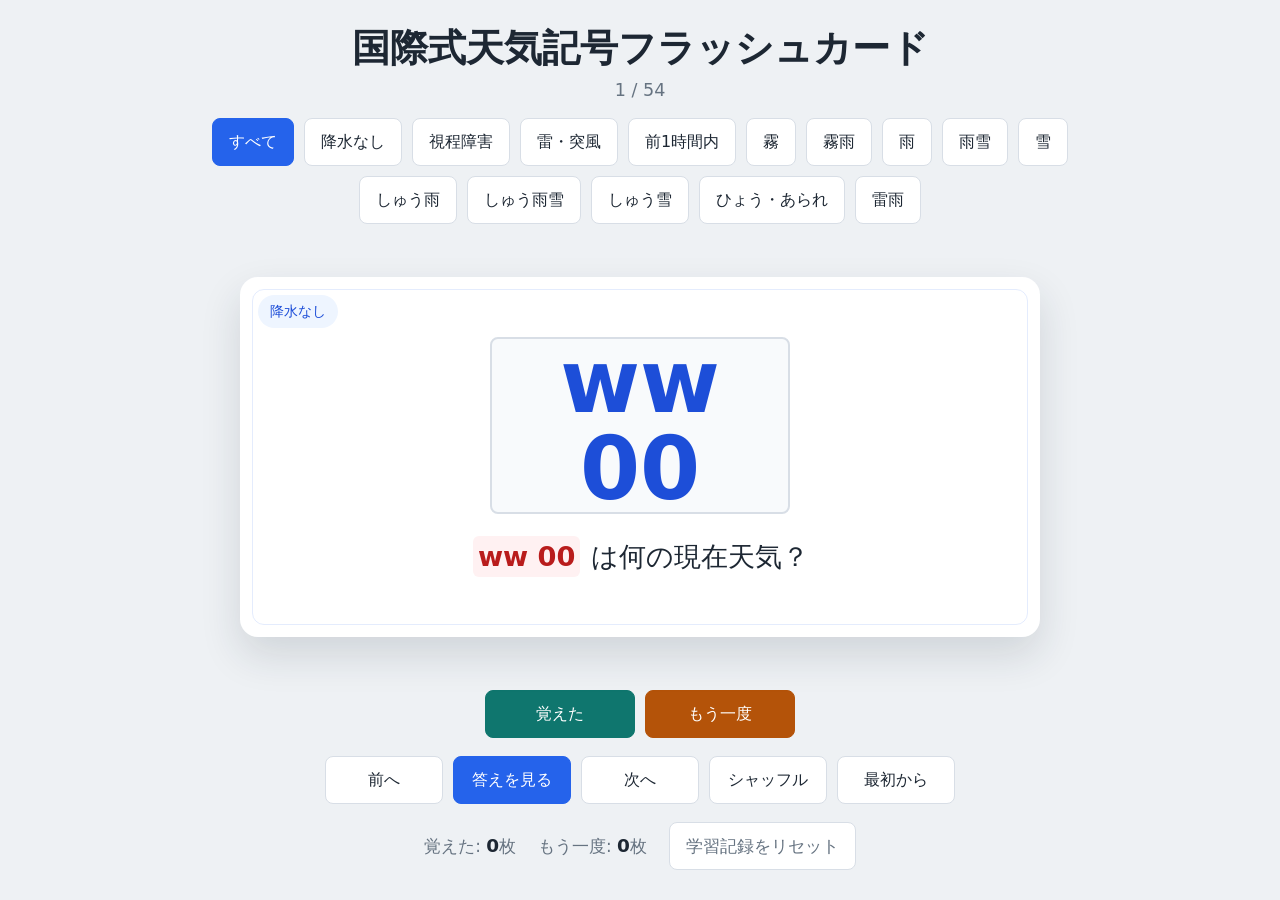
==== 国際式天気記号フラッシュカード/index.html @ 013d7979 "Publish all weather flashcard materials" ====
<!DOCTYPE html>
<html lang="ja">
<head>
  <meta charset="UTF-8">
  <meta name="viewport" content="width=device-width, initial-scale=1.0">
  <title>国際式天気記号フラッシュカード</title>
  <link rel="stylesheet" href="style.css">
</head>
<body>
  <main class="app">
    <header class="app-header">
      <h1>国際式天気記号フラッシュカード</h1>
      <p id="progress" class="progress">1 / 54</p>
    </header>

    <section class="filter-panel" aria-label="カードの種類">
      <button class="filter-button active" type="button" data-filter="すべて">すべて</button>
      <button class="filter-button" type="button" data-filter="降水なし">降水なし</button>
      <button class="filter-button" type="button" data-filter="視程障害">視程障害</button>
      <button class="filter-button" type="button" data-filter="雷・突風">雷・突風</button>
      <button class="filter-button" type="button" data-filter="前1時間内">前1時間内</button>
      <button class="filter-button" type="button" data-filter="霧">霧</button>
      <button class="filter-button" type="button" data-filter="霧雨">霧雨</button>
      <button class="filter-button" type="button" data-filter="雨">雨</button>
      <button class="filter-button" type="button" data-filter="雨雪">雨雪</button>
      <button class="filter-button" type="button" data-filter="雪">雪</button>
      <button class="filter-button" type="button" data-filter="しゅう雨">しゅう雨</button>
      <button class="filter-button" type="button" data-filter="しゅう雨雪">しゅう雨雪</button>
      <button class="filter-button" type="button" data-filter="しゅう雪">しゅう雪</button>
      <button class="filter-button" type="button" data-filter="ひょう・あられ">ひょう・あられ</button>
      <button class="filter-button" type="button" data-filter="雷雨">雷雨</button>
    </section>

    <section class="card-zone">
      <button id="flashcard" class="flashcard" type="button" aria-label="カードをめくる">
        <span class="card-inner">
          <span class="card-face card-front">
            <span id="categoryLabel" class="category-label">降水なし</span>
            <span class="symbol-stage">
              <img id="symbolImage" class="symbol-image" src="" alt="">
              <span id="symbolFallback" class="symbol-fallback">ww 00</span>
            </span>
            <span id="frontText" class="front-text">ww 00 は何の現在天気？</span>
          </span>
          <span class="card-face card-back">
            <span id="backCategoryLabel" class="category-label answer-label">答え</span>
            <span id="backText" class="back-text">雲の発達なし</span>
            <span id="noteText" class="note-text">試験ポイント: 00〜03は降水なし。</span>
          </span>
        </span>
      </button>
    </section>

    <section class="memory-controls" aria-label="学習結果">
      <button id="rememberedButton" class="memory-button remembered" type="button">覚えた</button>
      <button id="againButton" class="memory-button again" type="button">もう一度</button>
    </section>

    <nav class="controls" aria-label="カード操作">
      <button id="prevButton" type="button">前へ</button>
      <button id="flipButton" type="button">答えを見る</button>
      <button id="nextButton" type="button">次へ</button>
      <button id="shuffleButton" type="button">シャッフル</button>
      <button id="restartButton" type="button">最初から</button>
    </nav>

    <footer class="stats-panel">
      <div class="stats">
        <span>覚えた: <strong id="rememberedCount">0</strong>枚</span>
        <span>もう一度: <strong id="againCount">0</strong>枚</span>
      </div>
      <button id="resetButton" class="reset-button" type="button">学習記録をリセット</button>
    </footer>
  </main>

  <script src="present_weather_major_cards.js"></script>
  <script src="script.js"></script>
</body>
</html>
---- 国際式天気記号フラッシュカード/style.css ----
:root {
  --bg: #eef1f4;
  --card: #ffffff;
  --ink: #1d2733;
  --muted: #667381;
  --line: #d8dee6;
  --accent: #2563eb;
  --accent-dark: #1d4ed8;
  --answer: #0f766e;
  --again: #b45309;
  --danger: #b91c1c;
  --shadow: 0 18px 40px rgba(31, 41, 55, 0.14);
}

* {
  box-sizing: border-box;
}

body {
  margin: 0;
  min-height: 100vh;
  font-family: system-ui, -apple-system, BlinkMacSystemFont, "Hiragino Sans", "Yu Gothic", sans-serif;
  color: var(--ink);
  background: var(--bg);
}

button {
  font: inherit;
}

.app {
  width: min(980px, 100%);
  min-height: 100vh;
  margin: 0 auto;
  padding: 24px 18px 30px;
  display: flex;
  flex-direction: column;
  gap: 18px;
}

.app-header {
  text-align: center;
}

h1 {
  margin: 0 0 8px;
  font-size: clamp(1.7rem, 4vw, 2.4rem);
  line-height: 1.25;
  font-weight: 600;
}

.progress {
  margin: 0;
  color: var(--muted);
  font-size: 1.1rem;
}

.filter-panel,
.controls,
.memory-controls {
  display: flex;
  flex-wrap: wrap;
  justify-content: center;
  gap: 10px;
}

.filter-button,
.controls button,
.memory-button,
.reset-button {
  min-height: 48px;
  border: 1px solid var(--line);
  border-radius: 8px;
  padding: 10px 16px;
  color: var(--ink);
  background: #ffffff;
  cursor: pointer;
  transition: transform 0.16s ease, box-shadow 0.16s ease, background 0.16s ease, color 0.16s ease;
}

.filter-button:hover,
.controls button:hover,
.memory-button:hover,
.reset-button:hover {
  transform: translateY(-1px);
  box-shadow: 0 8px 18px rgba(31, 41, 55, 0.12);
}

.filter-button.active,
.controls #flipButton {
  border-color: var(--accent);
  color: #ffffff;
  background: var(--accent);
}

.controls #flipButton:hover {
  background: var(--accent-dark);
}

.card-zone {
  display: grid;
  place-items: center;
  flex: 1;
  min-height: 360px;
  perspective: 1200px;
}

.flashcard {
  width: min(800px, 100%);
  min-height: 360px;
  border: 0;
  border-radius: 18px;
  padding: 0;
  background: transparent;
  color: var(--ink);
  cursor: pointer;
  text-align: center;
  position: relative;
  perspective: 1200px;
}

.card-inner {
  width: 100%;
  min-height: 360px;
  display: block;
  position: relative;
  transform-style: preserve-3d;
  transition: transform 0.62s cubic-bezier(0.2, 0.8, 0.2, 1);
}

.flashcard.is-back .card-inner {
  transform: rotateY(180deg);
}

.card-face {
  position: absolute;
  inset: 0;
  min-height: 360px;
  border-radius: 18px;
  padding: clamp(24px, 5vw, 44px);
  background: var(--card);
  box-shadow: var(--shadow);
  display: flex;
  flex-direction: column;
  justify-content: center;
  align-items: center;
  gap: 22px;
  overflow: hidden;
  backface-visibility: hidden;
  -webkit-backface-visibility: hidden;
}

.card-front::after,
.card-back::after {
  content: "";
  position: absolute;
  inset: 12px;
  border: 1px solid rgba(37, 99, 235, 0.12);
  border-radius: 12px;
  pointer-events: none;
}

.card-back {
  background: #f7fffd;
  box-shadow: 0 18px 40px rgba(15, 118, 110, 0.16);
  transform: rotateY(180deg);
}

.category-label {
  position: absolute;
  top: 18px;
  left: 18px;
  border-radius: 999px;
  padding: 7px 12px;
  background: #eef5ff;
  color: var(--accent-dark);
  font-size: 0.9rem;
}

.answer-label {
  background: #e8faf7;
  color: var(--answer);
}

.front-text {
  font-size: clamp(1.15rem, 3.6vw, 1.7rem);
  line-height: 1.45;
  white-space: pre-line;
}

.symbol-stage {
  width: min(300px, 72vw);
  min-height: 150px;
  display: grid;
  place-items: center;
}

.symbol-image {
  max-width: min(240px, 62vw);
  max-height: 170px;
  object-fit: contain;
}

.symbol-image[hidden],
.symbol-fallback[hidden] {
  display: none;
}

.symbol-fallback {
  display: inline-grid;
  place-items: center;
  min-width: min(260px, 70vw);
  min-height: 140px;
  border: 2px solid var(--line);
  border-radius: 8px;
  background: #f8fafc;
  color: var(--accent-dark);
  font-size: clamp(3rem, 14vw, 5.4rem);
  font-weight: 750;
  line-height: 1;
}

.back-text {
  color: var(--answer);
  font-size: clamp(1.25rem, 4.4vw, 2.05rem);
  line-height: 1.55;
  white-space: pre-line;
}

.note-text {
  color: var(--muted);
  font-size: clamp(0.98rem, 2.4vw, 1.22rem);
  line-height: 1.7;
}

.important {
  display: inline-block;
  margin: 0 0.08em;
  padding: 0.02em 0.18em;
  border-radius: 6px;
  color: var(--danger);
  background: #fff1f2;
  font-weight: 700;
}

.memory-button {
  min-width: 150px;
  color: #ffffff;
}

.memory-button.remembered {
  border-color: var(--answer);
  background: var(--answer);
}

.memory-button.again {
  border-color: var(--again);
  background: var(--again);
}

.controls button {
  min-width: 118px;
}

.stats-panel {
  display: flex;
  flex-wrap: wrap;
  align-items: center;
  justify-content: center;
  gap: 14px 22px;
  color: var(--muted);
  font-size: 1.05rem;
}

.stats {
  display: flex;
  flex-wrap: wrap;
  justify-content: center;
  gap: 14px 22px;
}

.stats strong {
  color: var(--ink);
  font-size: 1.1em;
}

.reset-button {
  color: var(--muted);
}

@media (max-width: 640px) {
  .app {
    padding: 18px 12px 24px;
  }

  .filter-button,
  .controls button,
  .memory-button,
  .reset-button {
    flex: 1 1 130px;
    padding: 10px 12px;
  }

  .card-zone,
  .flashcard,
  .card-inner,
  .card-face {
    min-height: 400px;
  }
}
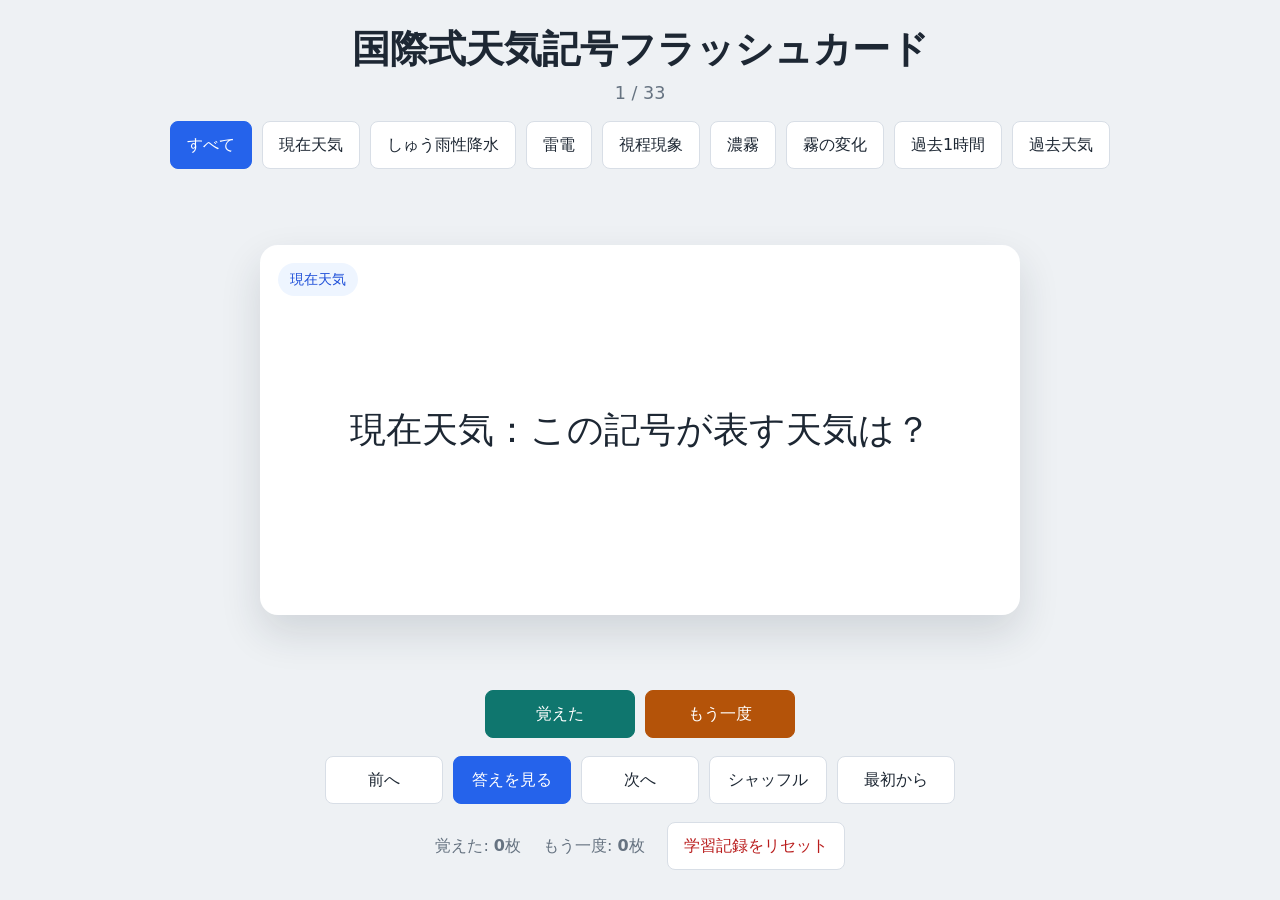
==== commit 7a38348c: "Update weather flashcards" ====
--- a/国際式天気記号フラッシュカード/index.html
+++ b/国際式天気記号フラッシュカード/index.html
@@ -5,75 +5,22 @@
   <meta name="viewport" content="width=device-width, initial-scale=1.0">
   <title>国際式天気記号フラッシュカード</title>
   <link rel="stylesheet" href="style.css">
+  <link rel="stylesheet" href="images.css">
 </head>
 <body>
   <main class="app">
-    <header class="app-header">
-      <h1>国際式天気記号フラッシュカード</h1>
-      <p id="progress" class="progress">1 / 54</p>
-    </header>
-
-    <section class="filter-panel" aria-label="カードの種類">
-      <button class="filter-button active" type="button" data-filter="すべて">すべて</button>
-      <button class="filter-button" type="button" data-filter="降水なし">降水なし</button>
-      <button class="filter-button" type="button" data-filter="視程障害">視程障害</button>
-      <button class="filter-button" type="button" data-filter="雷・突風">雷・突風</button>
-      <button class="filter-button" type="button" data-filter="前1時間内">前1時間内</button>
-      <button class="filter-button" type="button" data-filter="霧">霧</button>
-      <button class="filter-button" type="button" data-filter="霧雨">霧雨</button>
-      <button class="filter-button" type="button" data-filter="雨">雨</button>
-      <button class="filter-button" type="button" data-filter="雨雪">雨雪</button>
-      <button class="filter-button" type="button" data-filter="雪">雪</button>
-      <button class="filter-button" type="button" data-filter="しゅう雨">しゅう雨</button>
-      <button class="filter-button" type="button" data-filter="しゅう雨雪">しゅう雨雪</button>
-      <button class="filter-button" type="button" data-filter="しゅう雪">しゅう雪</button>
-      <button class="filter-button" type="button" data-filter="ひょう・あられ">ひょう・あられ</button>
-      <button class="filter-button" type="button" data-filter="雷雨">雷雨</button>
+    <header class="app-header"><h1>国際式天気記号フラッシュカード</h1><p id="progress" class="progress"></p></header>
+    <section id="filters" class="filter-panel" aria-label="カードの種類"></section>
+    <section class="card-zone">
+      <button id="flashcard" class="flashcard" type="button" aria-label="カードをめくる"><span class="card-inner">
+        <span class="card-face card-front"><span id="categoryLabel" class="category-label"></span><span id="frontText" class="front-text"></span></span>
+        <span class="card-face card-back"><span id="backCategoryLabel" class="category-label answer-label">答え</span><span id="backText" class="back-text"></span><span id="noteText" class="note-text"></span></span>
+      </span></button>
     </section>
-
-    <section class="card-zone">
-      <button id="flashcard" class="flashcard" type="button" aria-label="カードをめくる">
-        <span class="card-inner">
-          <span class="card-face card-front">
-            <span id="categoryLabel" class="category-label">降水なし</span>
-            <span class="symbol-stage">
-              <img id="symbolImage" class="symbol-image" src="" alt="">
-              <span id="symbolFallback" class="symbol-fallback">ww 00</span>
-            </span>
-            <span id="frontText" class="front-text">ww 00 は何の現在天気？</span>
-          </span>
-          <span class="card-face card-back">
-            <span id="backCategoryLabel" class="category-label answer-label">答え</span>
-            <span id="backText" class="back-text">雲の発達なし</span>
-            <span id="noteText" class="note-text">試験ポイント: 00〜03は降水なし。</span>
-          </span>
-        </span>
-      </button>
-    </section>
-
-    <section class="memory-controls" aria-label="学習結果">
-      <button id="rememberedButton" class="memory-button remembered" type="button">覚えた</button>
-      <button id="againButton" class="memory-button again" type="button">もう一度</button>
-    </section>
-
-    <nav class="controls" aria-label="カード操作">
-      <button id="prevButton" type="button">前へ</button>
-      <button id="flipButton" type="button">答えを見る</button>
-      <button id="nextButton" type="button">次へ</button>
-      <button id="shuffleButton" type="button">シャッフル</button>
-      <button id="restartButton" type="button">最初から</button>
-    </nav>
-
-    <footer class="stats-panel">
-      <div class="stats">
-        <span>覚えた: <strong id="rememberedCount">0</strong>枚</span>
-        <span>もう一度: <strong id="againCount">0</strong>枚</span>
-      </div>
-      <button id="resetButton" class="reset-button" type="button">学習記録をリセット</button>
-    </footer>
+    <section class="memory-controls"><button id="rememberedButton" class="memory-button remembered">覚えた</button><button id="againButton" class="memory-button again">もう一度</button></section>
+    <nav class="controls"><button id="prevButton">前へ</button><button id="flipButton">答えを見る</button><button id="nextButton">次へ</button><button id="shuffleButton">シャッフル</button><button id="restartButton">最初から</button></nav>
+    <footer class="stats-panel"><div class="stats"><span>覚えた: <strong id="rememberedCount">0</strong>枚</span><span>もう一度: <strong id="againCount">0</strong>枚</span></div><button id="resetButton" class="reset-button">学習記録をリセット</button></footer>
   </main>
-
-  <script src="present_weather_major_cards.js"></script>
   <script src="script.js"></script>
 </body>
 </html>
--- a/国際式天気記号フラッシュカード/style.css
+++ b/国際式天気記号フラッシュカード/style.css
@@ -1,310 +1 @@
-:root {
-  --bg: #eef1f4;
-  --card: #ffffff;
-  --ink: #1d2733;
-  --muted: #667381;
-  --line: #d8dee6;
-  --accent: #2563eb;
-  --accent-dark: #1d4ed8;
-  --answer: #0f766e;
-  --again: #b45309;
-  --danger: #b91c1c;
-  --shadow: 0 18px 40px rgba(31, 41, 55, 0.14);
-}
-
-* {
-  box-sizing: border-box;
-}
-
-body {
-  margin: 0;
-  min-height: 100vh;
-  font-family: system-ui, -apple-system, BlinkMacSystemFont, "Hiragino Sans", "Yu Gothic", sans-serif;
-  color: var(--ink);
-  background: var(--bg);
-}
-
-button {
-  font: inherit;
-}
-
-.app {
-  width: min(980px, 100%);
-  min-height: 100vh;
-  margin: 0 auto;
-  padding: 24px 18px 30px;
-  display: flex;
-  flex-direction: column;
-  gap: 18px;
-}
-
-.app-header {
-  text-align: center;
-}
-
-h1 {
-  margin: 0 0 8px;
-  font-size: clamp(1.7rem, 4vw, 2.4rem);
-  line-height: 1.25;
-  font-weight: 600;
-}
-
-.progress {
-  margin: 0;
-  color: var(--muted);
-  font-size: 1.1rem;
-}
-
-.filter-panel,
-.controls,
-.memory-controls {
-  display: flex;
-  flex-wrap: wrap;
-  justify-content: center;
-  gap: 10px;
-}
-
-.filter-button,
-.controls button,
-.memory-button,
-.reset-button {
-  min-height: 48px;
-  border: 1px solid var(--line);
-  border-radius: 8px;
-  padding: 10px 16px;
-  color: var(--ink);
-  background: #ffffff;
-  cursor: pointer;
-  transition: transform 0.16s ease, box-shadow 0.16s ease, background 0.16s ease, color 0.16s ease;
-}
-
-.filter-button:hover,
-.controls button:hover,
-.memory-button:hover,
-.reset-button:hover {
-  transform: translateY(-1px);
-  box-shadow: 0 8px 18px rgba(31, 41, 55, 0.12);
-}
-
-.filter-button.active,
-.controls #flipButton {
-  border-color: var(--accent);
-  color: #ffffff;
-  background: var(--accent);
-}
-
-.controls #flipButton:hover {
-  background: var(--accent-dark);
-}
-
-.card-zone {
-  display: grid;
-  place-items: center;
-  flex: 1;
-  min-height: 360px;
-  perspective: 1200px;
-}
-
-.flashcard {
-  width: min(800px, 100%);
-  min-height: 360px;
-  border: 0;
-  border-radius: 18px;
-  padding: 0;
-  background: transparent;
-  color: var(--ink);
-  cursor: pointer;
-  text-align: center;
-  position: relative;
-  perspective: 1200px;
-}
-
-.card-inner {
-  width: 100%;
-  min-height: 360px;
-  display: block;
-  position: relative;
-  transform-style: preserve-3d;
-  transition: transform 0.62s cubic-bezier(0.2, 0.8, 0.2, 1);
-}
-
-.flashcard.is-back .card-inner {
-  transform: rotateY(180deg);
-}
-
-.card-face {
-  position: absolute;
-  inset: 0;
-  min-height: 360px;
-  border-radius: 18px;
-  padding: clamp(24px, 5vw, 44px);
-  background: var(--card);
-  box-shadow: var(--shadow);
-  display: flex;
-  flex-direction: column;
-  justify-content: center;
-  align-items: center;
-  gap: 22px;
-  overflow: hidden;
-  backface-visibility: hidden;
-  -webkit-backface-visibility: hidden;
-}
-
-.card-front::after,
-.card-back::after {
-  content: "";
-  position: absolute;
-  inset: 12px;
-  border: 1px solid rgba(37, 99, 235, 0.12);
-  border-radius: 12px;
-  pointer-events: none;
-}
-
-.card-back {
-  background: #f7fffd;
-  box-shadow: 0 18px 40px rgba(15, 118, 110, 0.16);
-  transform: rotateY(180deg);
-}
-
-.category-label {
-  position: absolute;
-  top: 18px;
-  left: 18px;
-  border-radius: 999px;
-  padding: 7px 12px;
-  background: #eef5ff;
-  color: var(--accent-dark);
-  font-size: 0.9rem;
-}
-
-.answer-label {
-  background: #e8faf7;
-  color: var(--answer);
-}
-
-.front-text {
-  font-size: clamp(1.15rem, 3.6vw, 1.7rem);
-  line-height: 1.45;
-  white-space: pre-line;
-}
-
-.symbol-stage {
-  width: min(300px, 72vw);
-  min-height: 150px;
-  display: grid;
-  place-items: center;
-}
-
-.symbol-image {
-  max-width: min(240px, 62vw);
-  max-height: 170px;
-  object-fit: contain;
-}
-
-.symbol-image[hidden],
-.symbol-fallback[hidden] {
-  display: none;
-}
-
-.symbol-fallback {
-  display: inline-grid;
-  place-items: center;
-  min-width: min(260px, 70vw);
-  min-height: 140px;
-  border: 2px solid var(--line);
-  border-radius: 8px;
-  background: #f8fafc;
-  color: var(--accent-dark);
-  font-size: clamp(3rem, 14vw, 5.4rem);
-  font-weight: 750;
-  line-height: 1;
-}
-
-.back-text {
-  color: var(--answer);
-  font-size: clamp(1.25rem, 4.4vw, 2.05rem);
-  line-height: 1.55;
-  white-space: pre-line;
-}
-
-.note-text {
-  color: var(--muted);
-  font-size: clamp(0.98rem, 2.4vw, 1.22rem);
-  line-height: 1.7;
-}
-
-.important {
-  display: inline-block;
-  margin: 0 0.08em;
-  padding: 0.02em 0.18em;
-  border-radius: 6px;
-  color: var(--danger);
-  background: #fff1f2;
-  font-weight: 700;
-}
-
-.memory-button {
-  min-width: 150px;
-  color: #ffffff;
-}
-
-.memory-button.remembered {
-  border-color: var(--answer);
-  background: var(--answer);
-}
-
-.memory-button.again {
-  border-color: var(--again);
-  background: var(--again);
-}
-
-.controls button {
-  min-width: 118px;
-}
-
-.stats-panel {
-  display: flex;
-  flex-wrap: wrap;
-  align-items: center;
-  justify-content: center;
-  gap: 14px 22px;
-  color: var(--muted);
-  font-size: 1.05rem;
-}
-
-.stats {
-  display: flex;
-  flex-wrap: wrap;
-  justify-content: center;
-  gap: 14px 22px;
-}
-
-.stats strong {
-  color: var(--ink);
-  font-size: 1.1em;
-}
-
-.reset-button {
-  color: var(--muted);
-}
-
-@media (max-width: 640px) {
-  .app {
-    padding: 18px 12px 24px;
-  }
-
-  .filter-button,
-  .controls button,
-  .memory-button,
-  .reset-button {
-    flex: 1 1 130px;
-    padding: 10px 12px;
-  }
-
-  .card-zone,
-  .flashcard,
-  .card-inner,
-  .card-face {
-    min-height: 400px;
-  }
-}
+:root{--bg:#eef1f4;--card:#fff;--ink:#1d2733;--muted:#667381;--line:#d8dee6;--accent:#2563eb;--answer:#0f766e;--again:#b45309;--danger:#b91c1c;--shadow:0 18px 40px rgba(31,41,55,.14)}*{box-sizing:border-box}body{margin:0;min-height:100vh;font-family:system-ui,-apple-system,"Hiragino Sans","Yu Gothic",sans-serif;color:var(--ink);background:var(--bg)}button{font:inherit}.app{width:min(980px,100%);min-height:100vh;margin:auto;padding:24px 18px 30px;display:flex;flex-direction:column;gap:18px}.app-header{text-align:center}h1{margin:0 0 8px;font-size:clamp(1.7rem,4vw,2.4rem);font-weight:600}.progress{margin:0;color:var(--muted);font-size:1.1rem}.filter-panel,.controls,.memory-controls{display:flex;flex-wrap:wrap;justify-content:center;gap:10px}.filter-button,.controls button,.memory-button,.reset-button{min-height:48px;border:1px solid var(--line);border-radius:8px;padding:10px 16px;color:var(--ink);background:#fff;cursor:pointer}.filter-button.active,#flipButton{border-color:var(--accent);color:#fff;background:var(--accent)}.card-zone{display:grid;place-items:center;flex:1;min-height:360px;perspective:1200px}.flashcard{width:min(760px,100%);min-height:370px;border:0;padding:0;background:transparent;color:var(--ink);cursor:pointer;perspective:1200px}.card-inner{width:100%;min-height:370px;display:block;position:relative;transform-style:preserve-3d;transition:transform .62s cubic-bezier(.2,.8,.2,1)}.flashcard.is-back .card-inner{transform:rotateY(180deg)}.card-face{position:absolute;inset:0;min-height:370px;border-radius:18px;padding:clamp(30px,5vw,48px);background:var(--card);box-shadow:var(--shadow);display:flex;flex-direction:column;justify-content:center;align-items:center;gap:22px;overflow:auto;backface-visibility:hidden}.card-back{background:#f7fffd;transform:rotateY(180deg)}.category-label{position:absolute;top:18px;left:18px;border-radius:999px;padding:7px 12px;background:#eef5ff;color:#1d4ed8;font-size:.9rem}.answer-label{background:#e8faf7;color:var(--answer)}.front-text{font-size:clamp(1.35rem,4.5vw,2.25rem);line-height:1.55}.back-text{color:var(--answer);font-size:clamp(1.15rem,3.5vw,1.8rem);line-height:1.55}.note-text{color:var(--muted);font-size:clamp(.95rem,2.5vw,1.15rem);line-height:1.65}.memory-button{min-width:150px;color:#fff}.remembered{background:var(--answer);border-color:var(--answer)}.again{background:var(--again);border-color:var(--again)}.controls button{min-width:118px}.stats-panel,.stats{display:flex;flex-wrap:wrap;align-items:center;justify-content:center;gap:14px 22px;color:var(--muted)}.reset-button{color:var(--danger)}@media(max-width:560px){.app{padding:18px 12px}.filter-button,.controls button,.memory-button,.reset-button{flex:1 1 140px}.card-zone{min-height:330px}.flashcard,.card-inner,.card-face{min-height:330px}}@media(prefers-reduced-motion:reduce){.card-inner{transition:none}}
--- a/国際式天気記号フラッシュカード/images.css
+++ b/国際式天気記号フラッシュカード/images.css
@@ -0,0 +1,23 @@
+.front-text small {
+  display: block;
+  margin-top: 24px;
+  color: var(--muted);
+  font-size: clamp(1rem, 2.5vw, 1.25rem);
+}
+
+.symbol-group {
+  display: flex;
+  flex-wrap: wrap;
+  align-items: center;
+  justify-content: center;
+  gap: 16px;
+}
+
+.symbol-group img {
+  width: auto;
+  height: auto;
+  max-width: 150px;
+  max-height: 110px;
+  object-fit: contain;
+  border-radius: 6px;
+}
